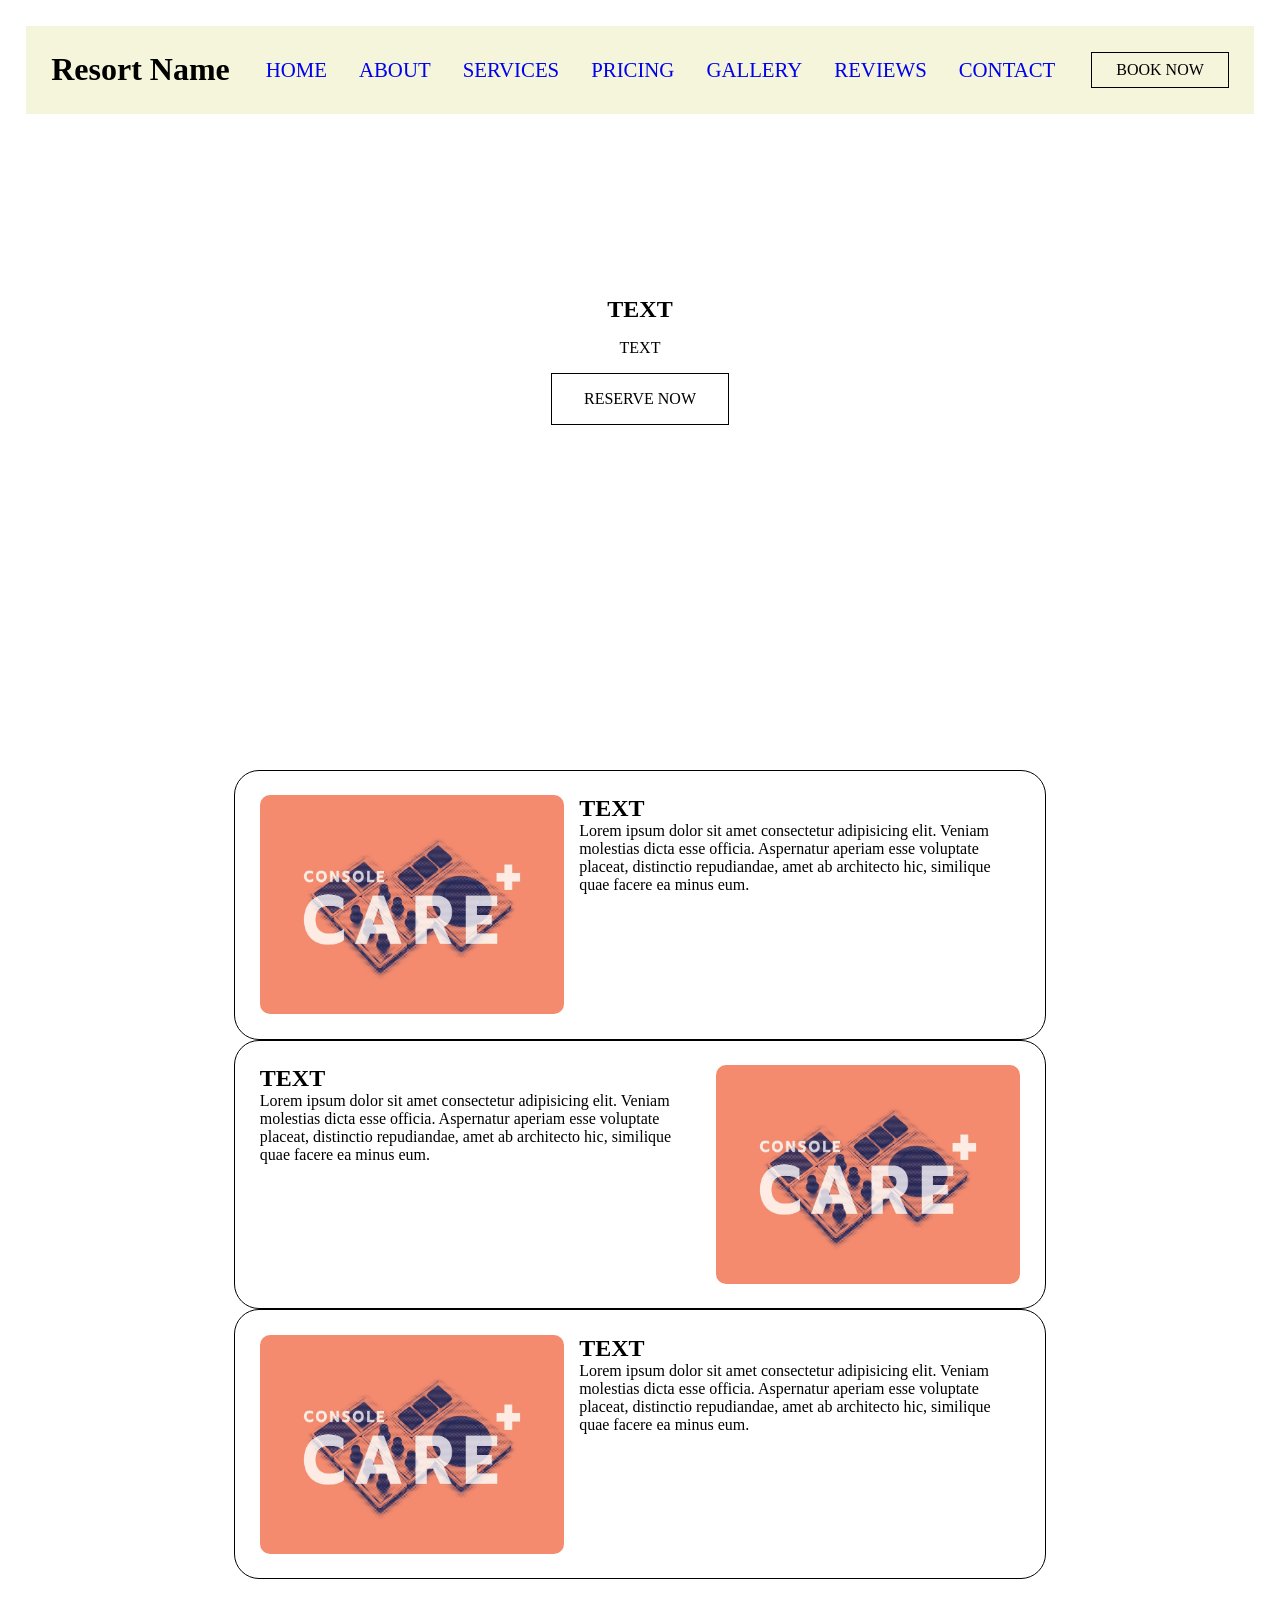
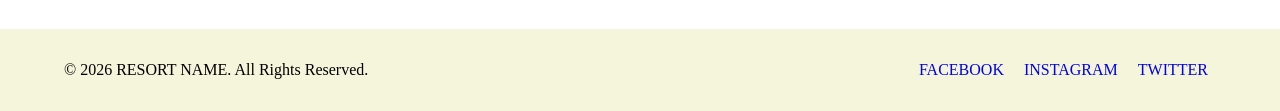
==== index.html @ 6be71632 "Added Raw Homepage Layout" ====
<!DOCTYPE html>
<html lang="en">
<head>
    <meta charset="UTF-8">
    <meta name="viewport" content="width=device-width, initial-scale=1.0">
    <title>Resort Website</title>
    <link rel="stylesheet" href="styles.css">
</head>
<body>

    <header>
       <div class="logo">
            <h1>Resort Name</h1>
       </div>
       <nav>
            <ul>
                <li><a href="#">HOME</a></li>
                <li><a href="#">ABOUT</a></li>
                <li><a href="#">SERVICES</a></li>
                <li><a href="#">PRICING</a></li>
                <li><a href="#">GALLERY</a></li>
                <li><a href="#">REVIEWS</a></li>
                <li><a href="#">CONTACT</a></li>
            </ul>
       </nav>
       <a href="#" class="book-now">BOOK NOW</a>
    </header>

    <main>
        <section class="top-banner">
            <h1>TEXT</h1>
            <p>TEXT</p>
            <a href="#" class="btn">RESERVE NOW</a>
        </section>

        <section class="overview-section">
            <div class="overview-container">

                <div class="image-section">
                    <img src="images/monogram-care.jpeg">
                    <div class="image-section-text">
                        <h1>TEXT</h1>
                        <p>Lorem ipsum dolor sit amet consectetur adipisicing elit. Veniam molestias dicta esse officia. Aspernatur aperiam esse voluptate placeat, distinctio repudiandae, amet ab architecto hic, similique quae facere ea minus eum.</p>
                    </div>
                </div>

                <div class="image-section">
                    <div class="image-section-text">
                        <h1>TEXT</h1>
                        <p>Lorem ipsum dolor sit amet consectetur adipisicing elit. Veniam molestias dicta esse officia. Aspernatur aperiam esse voluptate placeat, distinctio repudiandae, amet ab architecto hic, similique quae facere ea minus eum.</p>
                    </div>
                    <img src="images/monogram-care.jpeg">
                </div>

                <div class="image-section">
                    <img src="images/monogram-care.jpeg">
                    <div class="image-section-text">
                        <h1>TEXT</h1>
                        <p>Lorem ipsum dolor sit amet consectetur adipisicing elit. Veniam molestias dicta esse officia. Aspernatur aperiam esse voluptate placeat, distinctio repudiandae, amet ab architecto hic, similique quae facere ea minus eum.</p>
                    </div>
                </div>

            </div>
        </section>
    </main>

    <footer>
        <div class="footer-info">
            <p>&copy 2026 RESORT NAME. All Rights Reserved.</p>
        </div>
        <div class="media-links">
            <a href="#">FACEBOOK</a>
            <a href="#">INSTAGRAM</a>
            <a href="#">TWITTER</a>
        </div>
    </footer>

</body>
</html>
---- styles.css ----
*{
    margin: 0;
    padding: 0;
    box-sizing: border-box;
    transition-duration: 0.4s;
}

/* HEADER SECTION */

header{
    background-color: beige;
    display: flex;
    justify-content: space-between;
    align-items: center;
    max-width: 96%;
    width: 100%;
    padding: 2%;
    margin: 2%;

    position: fixed;
    top: 0;
    left: 0;
    z-index: 200;

}

.logo h1{
    font-family:'Times New Roman', Times, serif;
}

nav ul{
    display: flex;
    list-style: none;
    gap: 2rem;
    font-size: 1.3rem;
}
nav a{
    text-decoration: none;
}

.book-now{
    padding: 0.5rem 1.5rem;
    border: 1px solid; /*add color later as per theme*/
    text-decoration: none;
    color: black;
}
.book-now:hover{
    color: beige;
    background-color: black;
}

/* TOP BANNER */

.top-banner{
    height: 80vh;
    display: flex;
    flex-direction: column;
    justify-content: center;
    align-items: center;
    text-align: center;
    gap: 1rem;

    /*add a bg image later*/
}

.btn{
    padding: 1rem 2rem;
    border: 1px solid; /*add color later as per theme*/
    text-decoration: none;
    color: black;
}
.btn:hover{
    color: beige;
    background-color: black;
}

/* OVERVIEW SECTION */

.overview-section{
    display: flex;
    width: 100%;
    justify-content: center;
    padding: 2%;

}
.overview-container{
    display: flex;
    flex-direction: column;
    justify-content: center;
    align-items: center;
    width: 70%;
    gap: 1%;
    padding: 2%;
}

.image-section{
    display: flex;
    flex-direction: row;
    padding: 3%;
    gap: 2%;
    border: 1px solid;
    border-radius: 25px;

    background-color: rgba(255, 255, 255, 0.15);
    z-index: 100;
}

.image-section:hover{
    transform: scale(1.02);
}

.image-section img{
    width: 40%;
    border-radius: 10px;
}

/* FOOTER SECTION */

footer{
    background-color: beige;
    display: flex;
    justify-content: space-between;
    align-items: center;
    padding: 2rem 5%;


}

footer a{
    margin: 0 0.5rem;
    text-decoration: none;
}
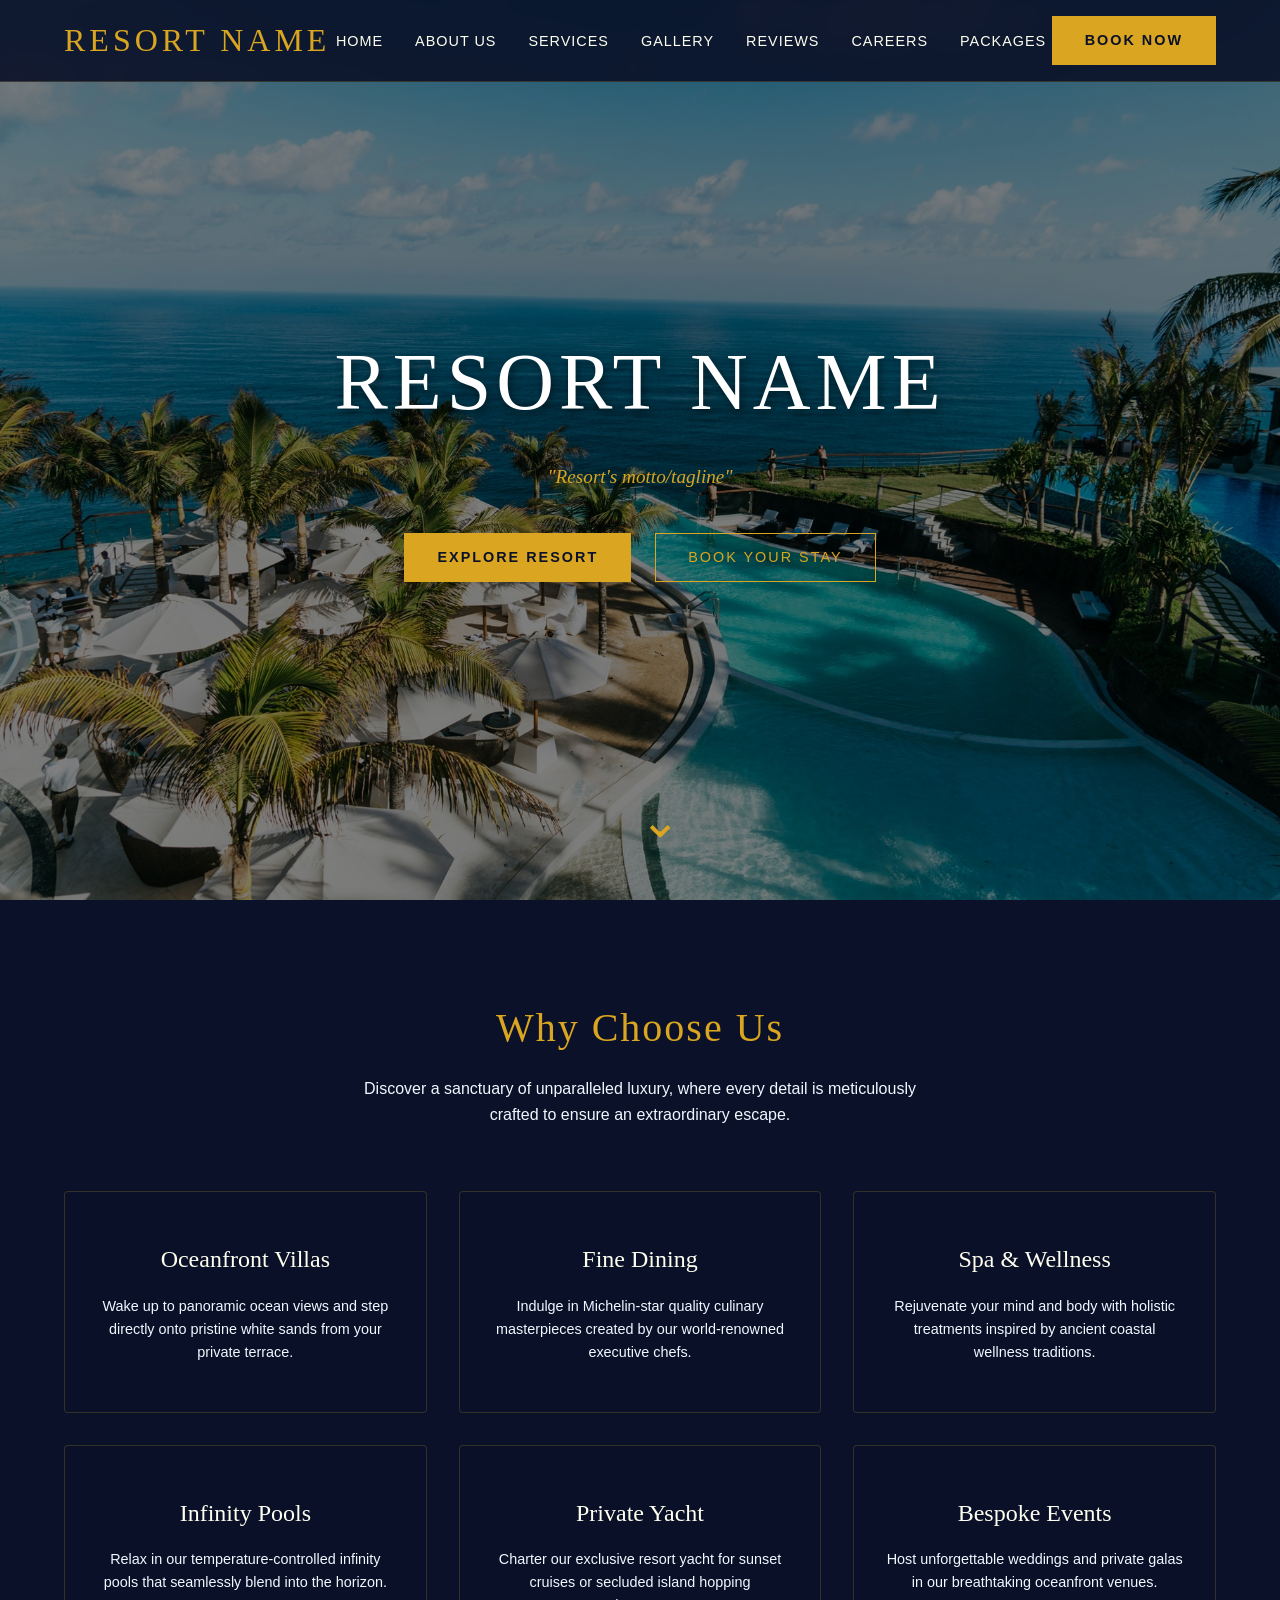
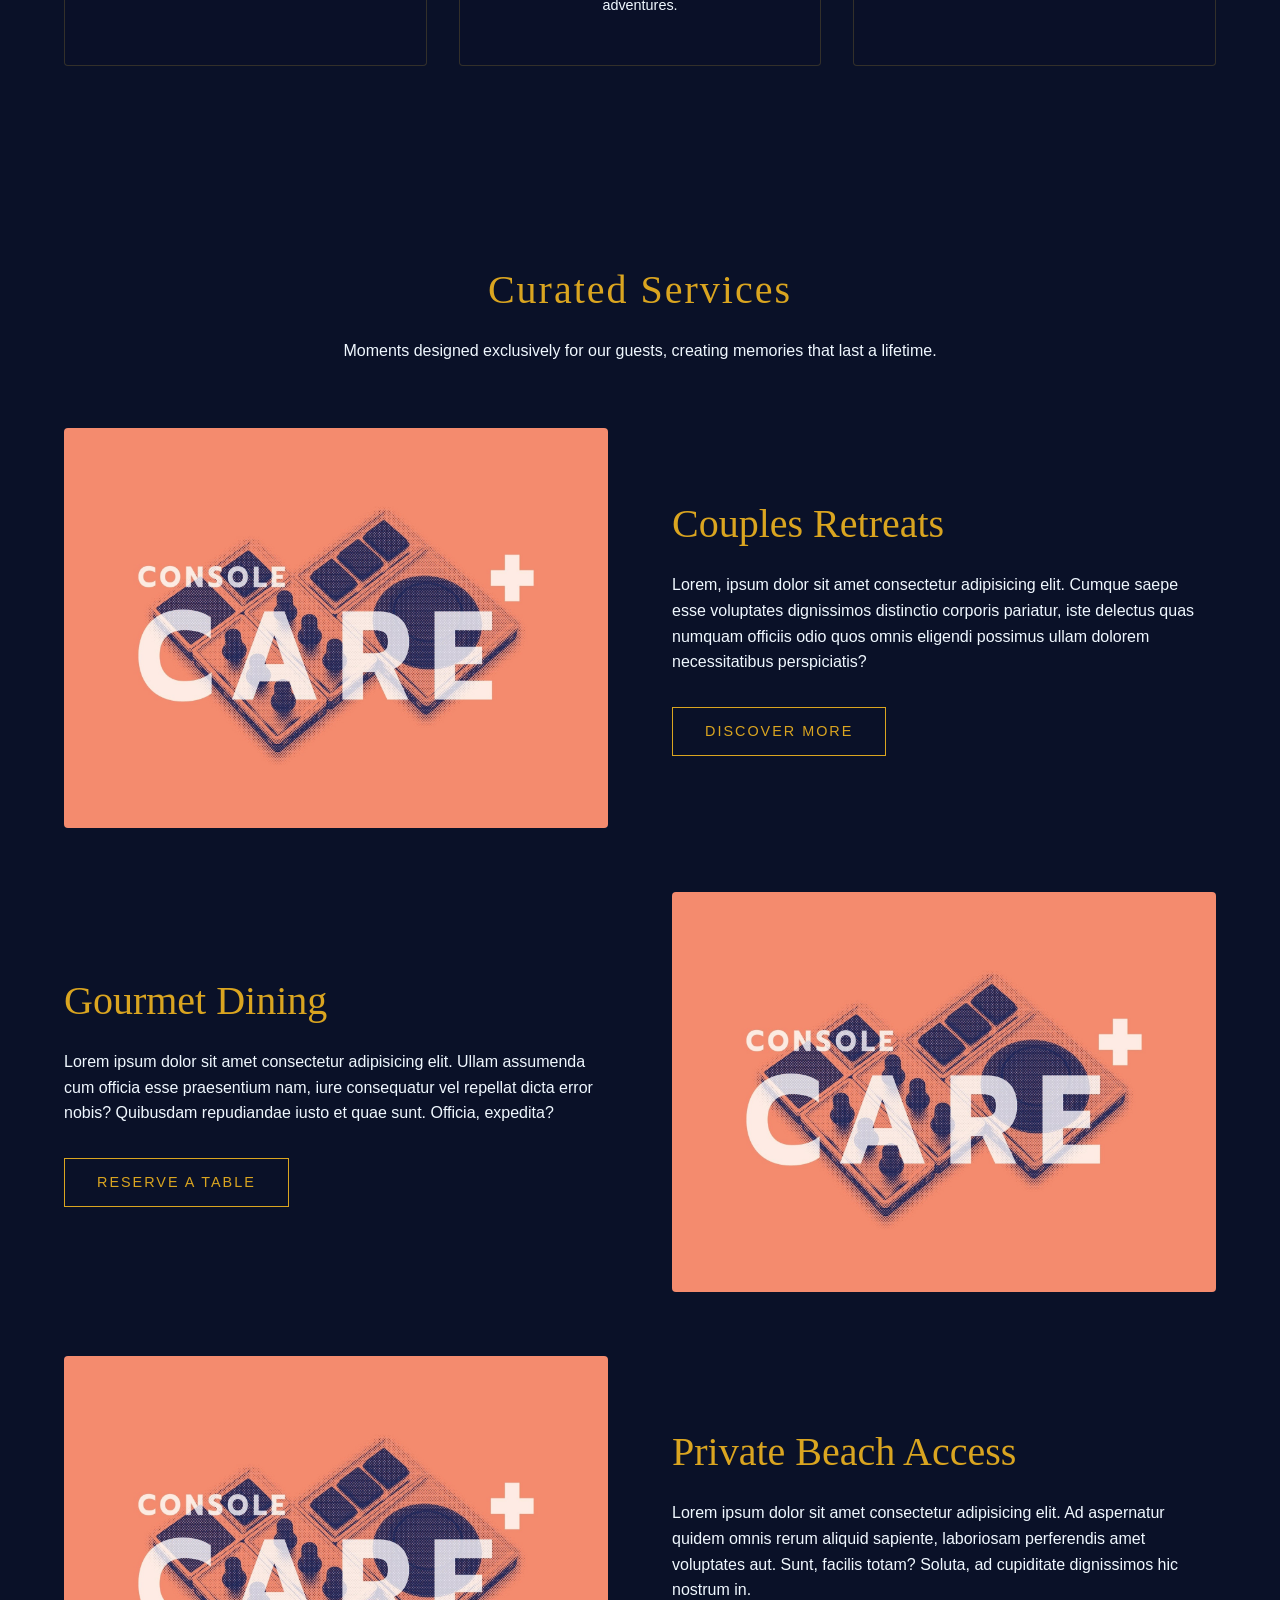
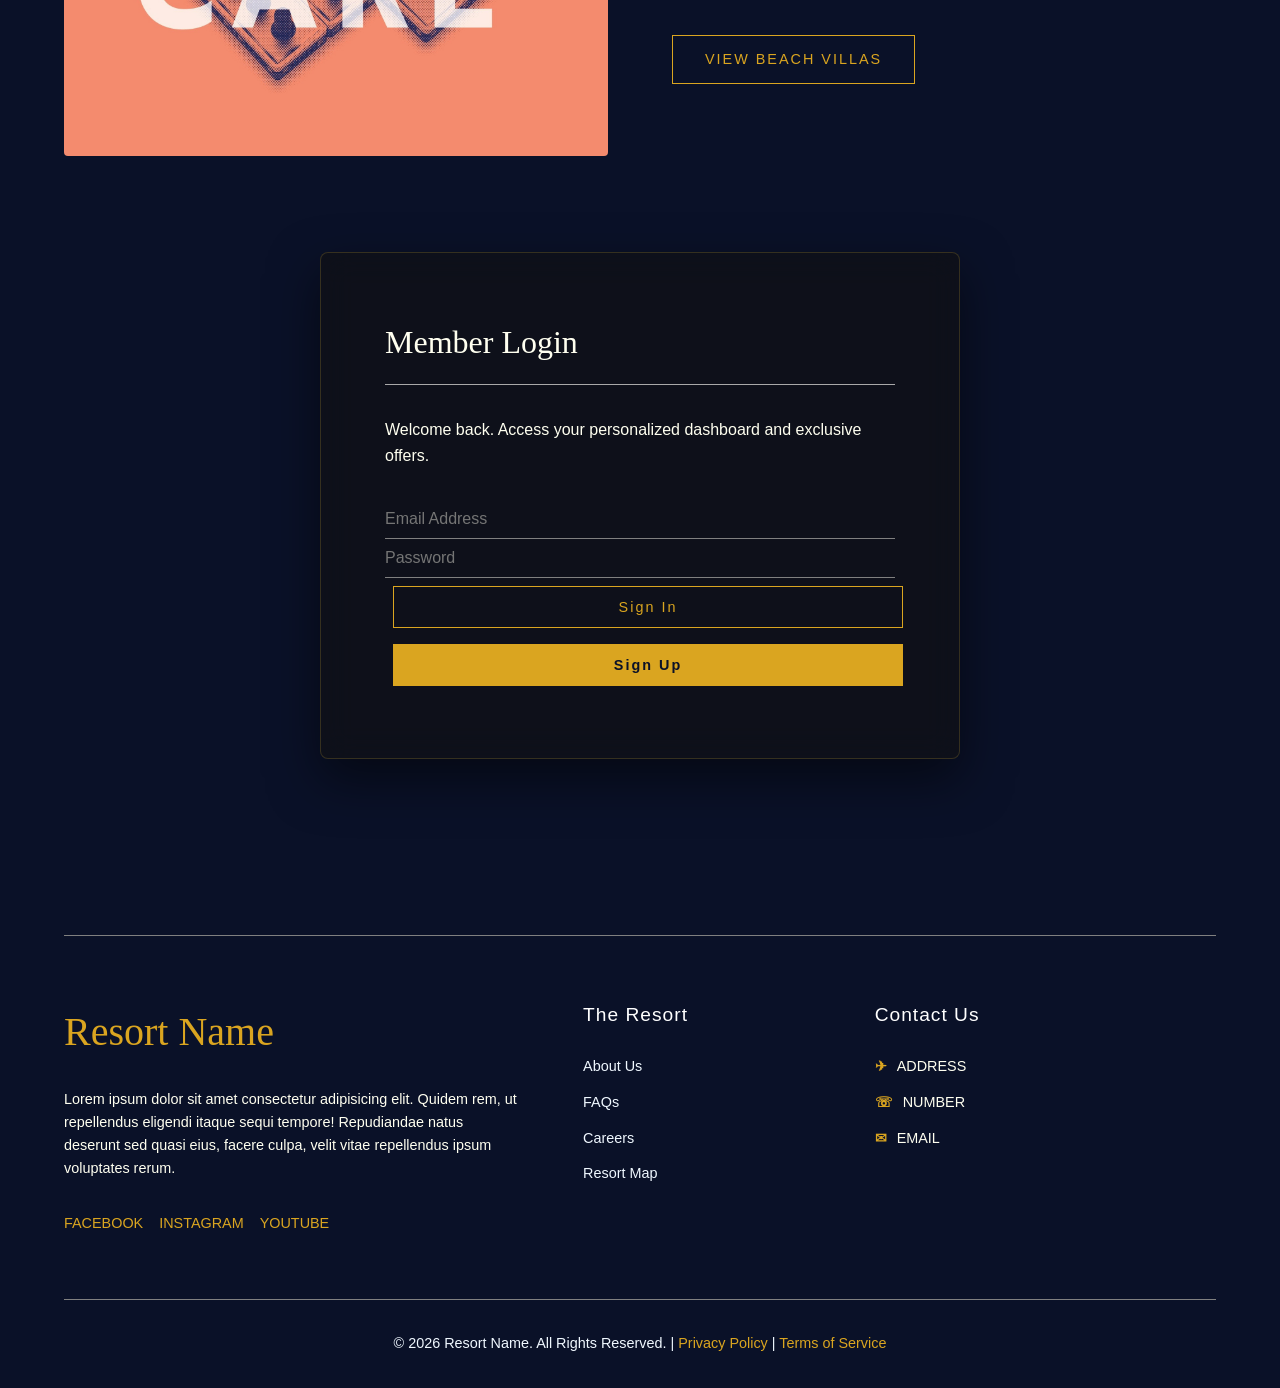
==== commit c63b7fbc: "Updated Home Page" ====
--- a/index.html
+++ b/index.html
@@ -3,77 +3,182 @@
 <head>
     <meta charset="UTF-8">
     <meta name="viewport" content="width=device-width, initial-scale=1.0">
-    <title>Resort Website</title>
+    <title>Aura | Luxury Resort & Spa</title>
     <link rel="stylesheet" href="styles.css">
 </head>
 <body>
 
-    <header>
-       <div class="logo">
-            <h1>Resort Name</h1>
-       </div>
-       <nav>
-            <ul>
-                <li><a href="#">HOME</a></li>
-                <li><a href="#">ABOUT</a></li>
-                <li><a href="#">SERVICES</a></li>
-                <li><a href="#">PRICING</a></li>
+    <header id="header">
+        <div class="nav-container">
+            <a href="#" class="logo">RESORT NAME</a>
+            <ul class="nav-links">
+                <li><a href="#home">HOME</a></li>
+                <li><a href="#">ABOUT US</a></li>
+                <li><a href="#services">SERVICES</a></li>
                 <li><a href="#">GALLERY</a></li>
                 <li><a href="#">REVIEWS</a></li>
-                <li><a href="#">CONTACT</a></li>
+                <li><a href="#">CAREERS</a></li>
+                <li><a href="#">PACKAGES</a></li>
             </ul>
-       </nav>
-       <a href="#" class="book-now">BOOK NOW</a>
+            <a href="#book" class="btn btn-gold">BOOK NOW</a>
+            <h1 class="triple-bar">≡</h1>
+        </div>
     </header>
 
     <main>
-        <section class="top-banner">
-            <h1>TEXT</h1>
-            <p>TEXT</p>
-            <a href="#" class="btn">RESERVE NOW</a>
+        <section id="home" class="hero">
+            <div class="hero-slides">
+                <div class="slide active" style="background-image: url('images/slide-image-1.jpg');"></div>
+                <div class="slide" style="background-image: url('images/slide-image-2.jpg');"></div>
+                <div class="slide" style="background-image: url('images/slide-image-3.jpg');"></div>
+            </div>
+            
+            <div class="hero-content fade-up">
+                <h1>RESORT NAME</h1>
+                <p>"Resort's motto/tagline"</p>
+                <div class="hero-btns">
+                    <a href="#services" class="btn btn-gold">EXPLORE RESORT</a>
+                    <a href="#book" class="btn btn-outline">BOOK YOUR STAY</a>
+                </div>
+            </div>
+            
+            <a href="#about" class="scroll-arrow">⌄</a>
         </section>
 
-        <section class="overview-section">
-            <div class="overview-container">
-
-                <div class="image-section">
-                    <img src="images/monogram-care.jpeg">
-                    <div class="image-section-text">
-                        <h1>TEXT</h1>
-                        <p>Lorem ipsum dolor sit amet consectetur adipisicing elit. Veniam molestias dicta esse officia. Aspernatur aperiam esse voluptate placeat, distinctio repudiandae, amet ab architecto hic, similique quae facere ea minus eum.</p>
+        <section id="about" class="highlights">
+            <div class="container">
+                <h2 class="section-title fade-up">Why Choose Us</h2>
+                <p class="section-subtitle fade-up">Discover a sanctuary of unparalleled luxury, where every detail is meticulously crafted to ensure an extraordinary escape.</p>
+                
+                <div class="grid-cards">
+                    <div class="card fade-up">
+                        <h3>Oceanfront Villas</h3>
+                        <p>Wake up to panoramic ocean views and step directly onto pristine white sands from your private terrace.</p>
+                    </div>
+                    <div class="card fade-up">
+                        <h3>Fine Dining</h3>
+                        <p>Indulge in Michelin-star quality culinary masterpieces created by our world-renowned executive chefs.</p>
+                    </div>
+                    <div class="card fade-up">
+                        <h3>Spa & Wellness</h3>
+                        <p>Rejuvenate your mind and body with holistic treatments inspired by ancient coastal wellness traditions.</p>
+                    </div>
+                    <div class="card fade-up">
+                        <h3>Infinity Pools</h3>
+                        <p>Relax in our temperature-controlled infinity pools that seamlessly blend into the horizon.</p>
+                    </div>
+                    <div class="card fade-up">
+                        <h3>Private Yacht</h3>
+                        <p>Charter our exclusive resort yacht for sunset cruises or secluded island hopping adventures.</p>
+                    </div>
+                    <div class="card fade-up">
+                        <h3>Bespoke Events</h3>
+                        <p>Host unforgettable weddings and private galas in our breathtaking oceanfront venues.</p>
                     </div>
                 </div>
+            </div>
+        </section>
 
-                <div class="image-section">
-                    <div class="image-section-text">
-                        <h1>TEXT</h1>
-                        <p>Lorem ipsum dolor sit amet consectetur adipisicing elit. Veniam molestias dicta esse officia. Aspernatur aperiam esse voluptate placeat, distinctio repudiandae, amet ab architecto hic, similique quae facere ea minus eum.</p>
+        <section id="services" style="background-color: var(--black);">
+            <div class="container">
+                <h2 class="section-title fade-up">Curated Services</h2>
+                <p class="section-subtitle fade-up">Moments designed exclusively for our guests, creating memories that last a lifetime.</p>
+                
+                <div class="services-wrap">
+                    <div class="services-row fade-up">
+                        <div class="services-image">
+                            <img src="images/sample.jpeg" alt="Couples Retreat">
+                        </div>
+                        <div class="services-content">
+                            <h3>Couples Retreats</h3>
+                            <p>Lorem, ipsum dolor sit amet consectetur adipisicing elit. Cumque saepe esse voluptates dignissimos distinctio corporis pariatur, iste delectus quas numquam officiis odio quos omnis eligendi possimus ullam dolorem necessitatibus perspiciatis?</p>
+                            <a href="#" class="btn btn-outline">DISCOVER MORE</a>
+                        </div>
                     </div>
-                    <img src="images/monogram-care.jpeg">
-                </div>
-
-                <div class="image-section">
-                    <img src="images/monogram-care.jpeg">
-                    <div class="image-section-text">
-                        <h1>TEXT</h1>
-                        <p>Lorem ipsum dolor sit amet consectetur adipisicing elit. Veniam molestias dicta esse officia. Aspernatur aperiam esse voluptate placeat, distinctio repudiandae, amet ab architecto hic, similique quae facere ea minus eum.</p>
+                    
+                    <div class="services-row fade-up">
+                        <div class="services-image">
+                            <img src="images/sample.jpeg" alt="Gourmet Dining">
+                        </div>
+                        <div class="services-content">
+                            <h3>Gourmet Dining</h3>
+                            <p>Lorem ipsum dolor sit amet consectetur adipisicing elit. Ullam assumenda cum officia esse praesentium nam, iure consequatur vel repellat dicta error nobis? Quibusdam repudiandae iusto et quae sunt. Officia, expedita?</p>
+                            <a href="#" class="btn btn-outline">RESERVE A TABLE</a>
+                        </div>
+                    </div>
+                    
+                    <div class="services-row fade-up">
+                        <div class="services-image">
+                            <img src="images/sample.jpeg" alt="Private Beach">
+                        </div>
+                        <div class="services-content">
+                            <h3>Private Beach Access</h3>
+                            <p>Lorem ipsum dolor sit amet consectetur adipisicing elit. Ad aspernatur quidem omnis rerum aliquid sapiente, laboriosam perferendis amet voluptates aut. Sunt, facilis totam? Soluta, ad cupiditate dignissimos hic nostrum in.</p>
+                            <a href="#" class="btn btn-outline">VIEW BEACH VILLAS</a>
+                        </div>
                     </div>
                 </div>
-
             </div>
         </section>
+
+        <section class="membership">
+                <div class="membership-box fade-up">                   
+                    <div class="member-card">
+                        <h3>Member Login</h3>
+                        <p style="margin-bottom: 2rem;">Welcome back. Access your personalized dashboard and exclusive offers.</p>
+                        <form action="#">
+                            <input type="email" id="signin-email" placeholder="Email Address" required>
+                            <input type="password" id="signin-password" placeholder="Password" required>
+                            <button type="submit" class="btn btn-outline">Sign In</button>
+                            <button type="button" class="btn btn-gold">Sign Up</button>
+                        </form>
+                    </div>
+                </div>
+        </section>
+
     </main>
 
+
+
     <footer>
-        <div class="footer-info">
-            <p>&copy 2026 RESORT NAME. All Rights Reserved.</p>
-        </div>
-        <div class="media-links">
-            <a href="#">FACEBOOK</a>
-            <a href="#">INSTAGRAM</a>
-            <a href="#">TWITTER</a>
+        <div class="container" style="padding-bottom: 0;">
+            <div class="footer-grid fade-up">
+                <div class="footer-col">
+                    <a href="#" class="footer-logo serif">Resort Name</a>
+                    <p style="color: var(--text-light); margin-bottom: 1rem;">Lorem ipsum dolor sit amet consectetur adipisicing elit. Quidem rem, ut repellendus eligendi itaque sequi tempore! Repudiandae natus deserunt sed quasi eius, facere culpa, velit vitae repellendus ipsum voluptates rerum.</p>
+                    <div class="social-links">
+                        <a href="#">FACEBOOK</i></a>
+                        <a href="#">INSTAGRAM</i></a>
+                        <a href="#">YOUTUBE</i></a>
+                    </div>
+                </div>
+                
+                <div class="footer-col">
+                    <h4>The Resort</h4>
+                    <ul>
+                        <li><a href="#">About Us</a></li>
+                        <li><a href="#">FAQs</a></li>
+                        <li><a href="#">Careers</a></li>
+                        <li><a href="#">Resort Map</a></li>
+                    </ul>
+                </div>
+                                
+                <div class="footer-col">
+                    <h4>Contact Us</h4>
+                    <ul style="color: var(--text-light);">
+                        <li><b>✈</b>ADDRESS</li>
+                        <li><b>☏</b>NUMBER</li>    <!-- to be added later -->
+                        <li><b>✉</b>EMAIL</li>
+                    </ul>
+                </div>
+            </div>
+            
+            <div class="footer-bottom">
+                <p>&copy; 2026 Resort Name. All Rights Reserved. | <a href="#" style="color: goldenrod;">Privacy Policy</a> | <a href="#" style="color: goldenrod;">Terms of Service</a></p>
+            </div>
         </div>
     </footer>
 
+    <script src="script.js"></script>
 </body>
-</html>
+</html>
--- a/styles.css
+++ b/styles.css
@@ -1,132 +1,418 @@
-*{
+:root {
+    --navy-blue-shade: #0A1128;
+    --glass-bg: rgba(10, 17, 40, 0.6);
+    --glass-border: rgba(212, 175, 55, 0.2);
+    --transition: all 0.4s ease-out;
+}
+
+* {
     margin: 0;
     padding: 0;
     box-sizing: border-box;
-    transition-duration: 0.4s;
-}
-
-/* HEADER SECTION */
-
-header{
-    background-color: beige;
+}
+
+body {
+    font-family: Poppins, sans-serif;
+    background-color: var(--navy-blue-shade);
+    color: ivory;
+    line-height: 1.6;
+    overflow-x: hidden;
+    scroll-behavior: smooth;
+}
+
+h1, h2, h3, h4, .serif {
+    font-family: Bodoni Moda, serif;
+    font-weight: 400;
+}
+
+a { 
+    text-decoration: none; 
+    color: inherit; 
+}
+
+ul { 
+    list-style: none; 
+}
+img { 
+    max-width: 100%; 
+    height: auto; 
+    display: block; }
+
+/* Common section containers */
+.section-title {
+    text-align: center;
+    font-size: 2.5rem;
+    color: goldenrod;
+    margin-bottom: 1rem;
+    letter-spacing: 2px;
+}
+.section-subtitle {
+    text-align: center;
+    max-width: 600px;
+    margin: 0 auto 4rem;
+    color: aliceblue;
+    font-weight: 300;
+}
+.container {
+    width: 90%;
+    max-width: 1400px;
+    margin: 0 auto;
+    padding: 6rem 0;
+}
+
+/* Buttons */
+.btn {
+    display: inline-block;
+    padding: 12px 32px;
+    font-family: Poppins, sans-serif;
+    font-size: 0.9rem;
+    letter-spacing: 2px;
+    border: 1px solid goldenrod;
+    transition: var(--transition);
+    position: relative;
+    overflow: hidden;
+    z-index: 1;
+}
+.btn-gold {
+    background-color: goldenrod;
+    color: var(--navy-blue-shade);
+    font-weight: 600;
+}
+.btn-gold:hover {
+    background-color: darkgoldenrod;
+    border-color: darkgoldenrod;
+}
+.btn-outline {
+    background-color: transparent;
+    color: goldenrod;
+}
+.btn-outline:hover {
+    background-color: goldenrod;
+    color: var(--navy-blue-shade);
+}
+
+/* Fade up animation */
+.fade-up {
+    opacity: 0;
+    transform: translateY(40px);
+    transition: opacity 0.8s ease-out, transform 0.8s ease-out;
+}
+.fade-up.visible {
+    opacity: 1;
+    transform: translateY(0);
+}
+
+/* Header bar */
+header {
+    position: fixed;
+    top: 0;
+    width: 100%;
+    z-index: 1000;
+    transition: var(--transition);
+    background: rgba(10, 17, 40, 0.9);
+    backdrop-filter: blur(10px);
+    padding: 15px 0;
+    border-bottom: 1px solid var(--glass-border);
+}
+.nav-container {
     display: flex;
     justify-content: space-between;
     align-items: center;
-    max-width: 96%;
+    width: 90%;
+    max-width: 1400px;
+    margin: 0 auto;
+}
+.logo {
+    font-family: Bodoni Moda, serif;
+    font-size: 2rem;
+    color: goldenrod;
+    letter-spacing: 4px;
+}
+.nav-links {
+    display: flex;
+    gap: 2rem;
+}
+.nav-links a {
+    font-size: 0.9rem;
+    letter-spacing: 1px;
+    position: relative;
+    transition: var(--transition);
+}
+.nav-links a:hover { 
+    color: goldenrod; 
+}
+
+.triple-bar { 
+    display: none; 
+    font-size: 3.5rem; 
+    color: goldenrod; 
+}
+
+/* Hero Section */
+.hero {
+    position: relative;
+    height: 100vh;
+    display: flex;
+    align-items: center;
+    justify-content: center;
+    text-align: center;
+    overflow: hidden;
+}
+.hero-slides {
+    position: absolute;
+    top: 0; left: 0; width: 100%; height: 100%;
+    z-index: -2;
+}
+.slide {
+    position: absolute;
+    top: 0; left: 0; width: 100%; height: 100%;
+    opacity: 0;
+    transition: opacity 1.5s ease-in-out;
+    background-size: cover;
+    background-position: center;
+    filter: brightness(50%);
+}
+.slide.active { 
+    opacity: 1; animation: subtleZoom 10s infinite alternate; 
+}
+
+@keyframes subtleZoom {
+    0% { transform: scale(1); }
+    100% { transform: scale(1.05); }
+}
+
+.hero-content h1 {
+    font-size: 5rem;
+    color: white;
+    margin-bottom: 1rem;
+    letter-spacing: 5px;
+    text-shadow: 2px 4px 10px rgba(0,0,0,0.5);
+}
+.hero-content p {
+    font-size: 1.2rem;
+    color: goldenrod;
+    font-style: italic;
+    margin-bottom: 2.5rem;
+    font-family: Bodoni Moda, serif;
+}
+.hero-btns {
+    display: flex;
+    gap: 1.5rem;
+    justify-content: center;
+}
+.scroll-arrow {
+    position: absolute;
+    bottom: 40px;
+    left: 50%;
+    font-size: 3rem;
+    color: goldenrod;
+}
+
+
+/* Highlights Section */
+.highlights { 
+    background-color: var(--navy-blue-shade); 
+}
+.grid-cards {
+    display: grid;
+    grid-template-columns: repeat(auto-fit, minmax(350px, 1fr));
+    gap: 2rem;
+}
+.card {
+    background: var(--glass-bg);
+    border: 1px solid var(--glass-border);
+    padding: 3rem 2rem;
+    text-align: center;
+    transition: var(--transition);
+    border-radius: 4px;
+    position: relative;
+    overflow: hidden;
+}
+/* .card::before {
+    content: '';
+    position: absolute;
+    top: 0; left: 0; width: 100%; height: 100%;
+    background: radial-gradient(circle at center, rgba(212, 175, 55, 0.1) 0%, transparent 70%);
+    opacity: 0;
+    transition: var(--transition);
+} */
+.card:hover {
+    transform: translateY(-10px);
+    border-color: goldenrod;
+    box-shadow: 0 15px 30px rgba(0,0,0,0.4);
+}
+.card:hover::before { opacity: 1; }
+
+.card h3 {
+    font-size: 1.5rem;
+    margin-bottom: 1rem;
+}
+.card p {
+    font-size: 0.9rem;
+    color: aliceblue;
+}
+
+/* services */
+.services-wrap {
+    display: flex;
+    flex-direction: column;
+    gap: 4rem;
+}
+.services-row {
+    display: flex;
+    align-items: center;
+    gap: 4rem;
+}
+.services-row:nth-child(even) {
+    flex-direction: row-reverse;
+}
+.services-image {
+    flex: 1;
+    position: relative;
+    overflow: hidden;
+    border-radius: 4px;
+}
+.services-image img {
     width: 100%;
-    padding: 2%;
-    margin: 2%;
-
-    position: fixed;
-    top: 0;
-    left: 0;
-    z-index: 200;
-
-}
-
-.logo h1{
-    font-family:'Times New Roman', Times, serif;
-}
-
-nav ul{
-    display: flex;
-    list-style: none;
-    gap: 2rem;
-    font-size: 1.3rem;
-}
-nav a{
-    text-decoration: none;
-}
-
-.book-now{
-    padding: 0.5rem 1.5rem;
-    border: 1px solid; /*add color later as per theme*/
-    text-decoration: none;
-    color: black;
-}
-.book-now:hover{
-    color: beige;
-    background-color: black;
-}
-
-/* TOP BANNER */
-
-.top-banner{
-    height: 80vh;
-    display: flex;
-    flex-direction: column;
+    height: 400px;
+    object-fit: cover;
+    transition: transform 0.8s ease;
+}
+.services-row:hover .services-image img { transform: scale(1.05); }
+.services-content { flex: 1; }
+.services-content h3 {
+    font-size: 2.5rem;
+    color: goldenrod;
+    margin-bottom: 1rem;
+}
+.services-content p {
+    color: aliceblue;
+    margin-bottom: 2rem;
+}
+
+/* Sign in  */
+.membership {
+    background-color: var(--navy-blue-shade);
+    position: relative;
+    display: flex;
     justify-content: center;
-    align-items: center;
+    width: 100%;
+}
+.membership-box {
+    display: flex;
+    justify-content: center;
+    width: 50%;
+    background: rgba(18, 18, 18, 0.6);
+    backdrop-filter: blur(15px);
+    border: 1px solid var(--glass-border);
+    padding: 4rem;
+    border-radius: 8px;
+    box-shadow: 0 20px 50px rgba(0,0,0,0.5);
+}
+.member-card h3 {
+    font-size: 2rem;
+    margin-bottom: 2rem;
+    color: var(--gold);
+    border-bottom: 1px solid darkgray;
+    padding-bottom: 1rem;
+}
+form input {
+    width: 100%;
+    background: transparent;
+    border: none;
+    border-bottom: 1px solid gray;
+    color: ivory;
+    padding: 10px 0;
+    font-size: 1rem;
+    font-family: Poppins, sans-serif;
+    outline: none;
+    transition: var(--transition);
+}
+
+form button {
+    width: 100%; 
+    margin: 0.5rem;
+}
+
+
+/* .form-group input:focus,
+.form-group input:not(:placeholder-shown) {
+    border-bottom-color: var(--gold);
+}
+.form-group input:focus + label,
+.form-group input:not(:placeholder-shown) + label {
+    top: -15px;
+    font-size: 0.8rem;
+    color: var(--gold);
+} */
+/* Footer */
+footer {
+    background-color: var(--navy-blue-shade);
+    padding: 5rem 0 2rem;
+    font-size: 0.9rem;
+
+}
+.footer-grid {
+    display: grid;
+    grid-template-columns: 2fr 1fr 1.5fr;
+    gap: 4rem;
+    margin-bottom: 4rem;
+    padding-top: 4rem;
+    border-top: 1px solid gray;
+
+}
+.footer-logo {
+    font-size: 2.5rem;
+    color: goldenrod;
+    margin-bottom: 1.5rem;
+    display: inline-block;
+}
+.footer-col h4 {
+    font-size: 1.2rem;
+    margin-bottom: 1.5rem;
+    color: white;
+    font-family: Poppins, sans-serif;
+    letter-spacing: 1px;
+}
+.footer-col ul li { margin-bottom: 0.8rem; }
+.footer-col ul li b { color: goldenrod; margin-right: 10px;}
+.footer-col ul a {
+    color: aliceblue;
+    transition: var(--transition);
+}
+.footer-col ul a:hover { color: goldenrod; padding-left: 5px; }
+.social-links {
+    display: flex;
+    gap: 1rem;
+    margin-top: 2rem;
+}
+.social-links a {
+    transition: var(--transition);
+    color: goldenrod;
+}
+.social-links a:hover {
+    background: goldenrod;
+    color: var(--navy-blue-shade);
+    transform: translateY(-5px);
+}
+
+.footer-bottom {
     text-align: center;
-    gap: 1rem;
-
-    /*add a bg image later*/
-}
-
-.btn{
-    padding: 1rem 2rem;
-    border: 1px solid; /*add color later as per theme*/
-    text-decoration: none;
-    color: black;
-}
-.btn:hover{
-    color: beige;
-    background-color: black;
-}
-
-/* OVERVIEW SECTION */
-
-.overview-section{
-    display: flex;
-    width: 100%;
-    justify-content: center;
-    padding: 2%;
-
-}
-.overview-container{
-    display: flex;
-    flex-direction: column;
-    justify-content: center;
-    align-items: center;
-    width: 70%;
-    gap: 1%;
-    padding: 2%;
-}
-
-.image-section{
-    display: flex;
-    flex-direction: row;
-    padding: 3%;
-    gap: 2%;
-    border: 1px solid;
-    border-radius: 25px;
-
-    background-color: rgba(255, 255, 255, 0.15);
-    z-index: 100;
-}
-
-.image-section:hover{
-    transform: scale(1.02);
-}
-
-.image-section img{
-    width: 40%;
-    border-radius: 10px;
-}
-
-/* FOOTER SECTION */
-
-footer{
-    background-color: beige;
-    display: flex;
-    justify-content: space-between;
-    align-items: center;
-    padding: 2rem 5%;
-
-
-}
-
-footer a{
-    margin: 0 0.5rem;
-    text-decoration: none;
-}
+    padding-top: 2rem;
+    border-top: 1px solid gray;
+    color: aliceblue;
+}
+
+/* For different devices */
+@media (max-width: 1024px) {
+    .hero-content h1 { font-size: 4rem; }
+    .footer-grid { grid-template-columns: 1fr 1fr; }
+}
+@media (max-width: 768px) {
+    .nav-links, .nav-btn { display: none; }
+    .triple-bar { display: block; }
+    .hero-content h1 { font-size: 3rem; }
+    .hero-btns { flex-direction: column; }
+    .service-row, .service-row:nth-child(even) { flex-direction: column; text-align: center; gap: 2rem; }
+    .footer-grid { grid-template-columns: 1fr; gap: 2rem; }
+}
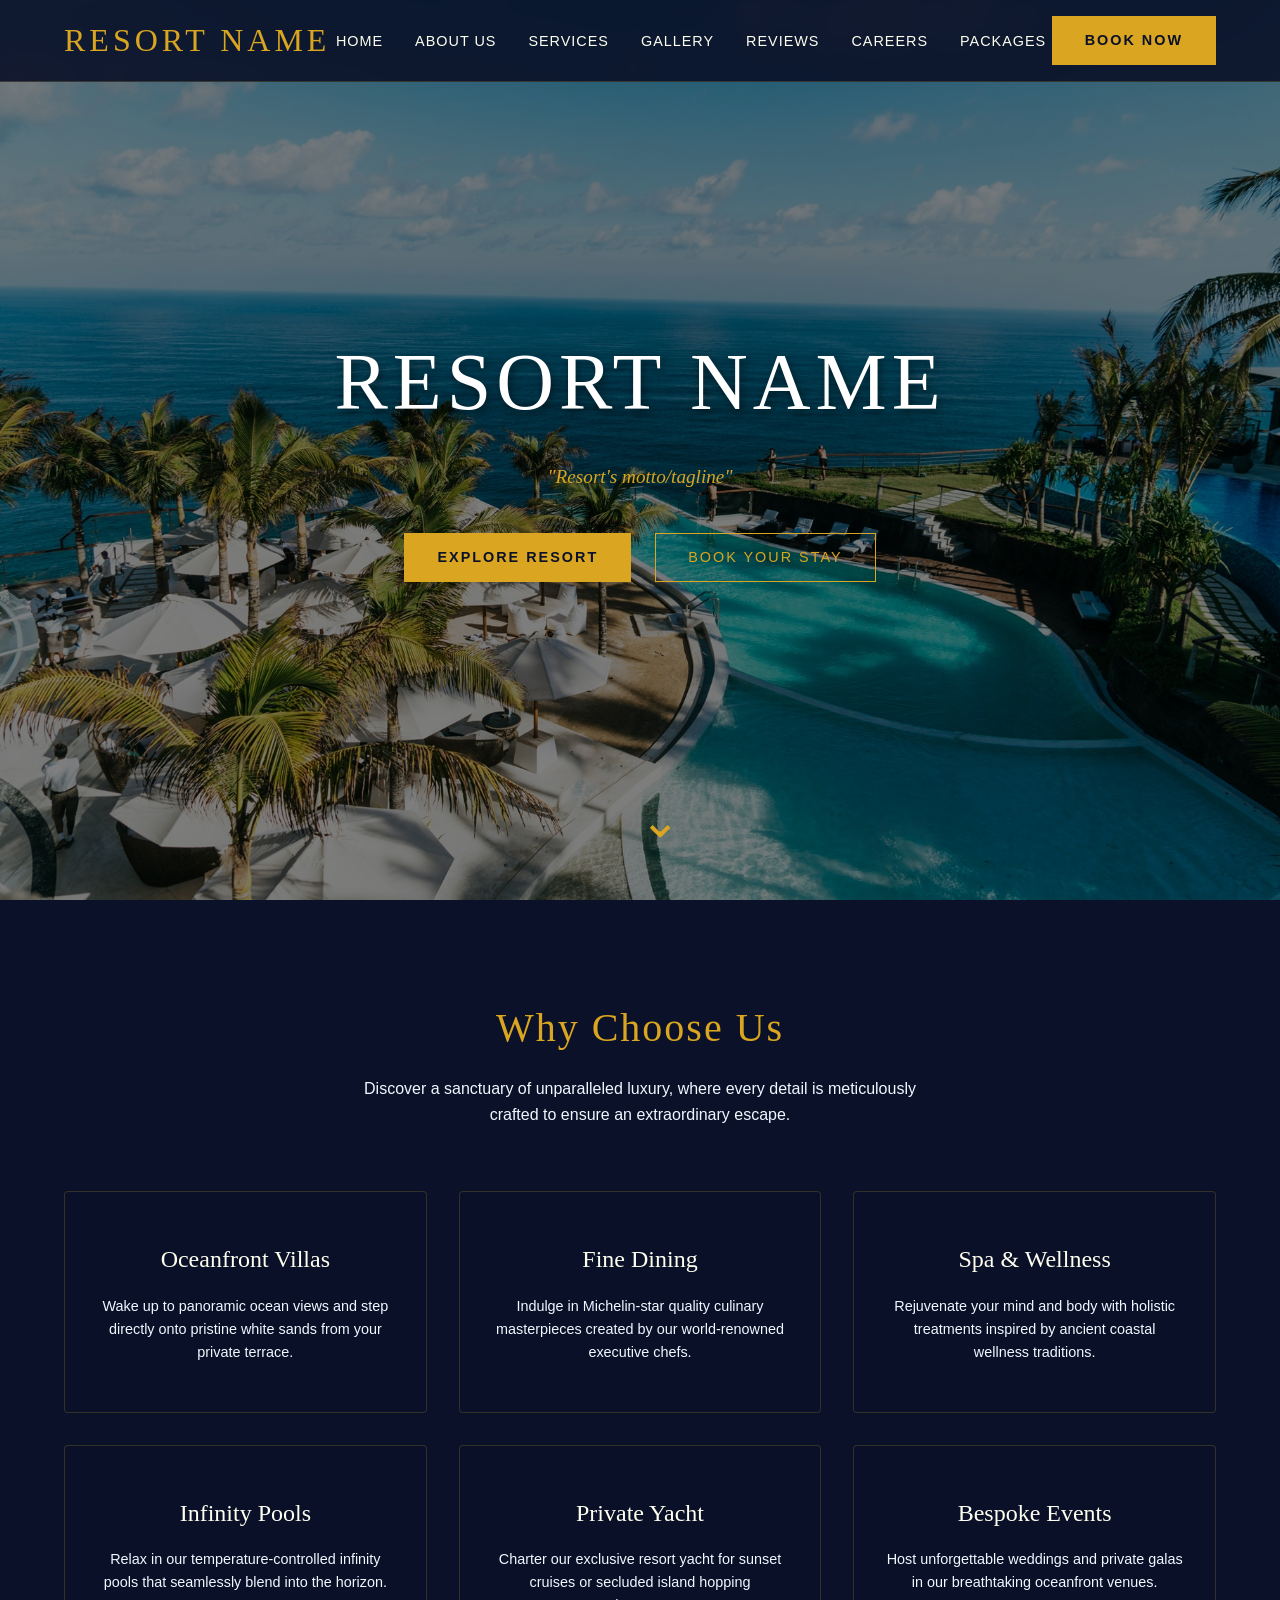
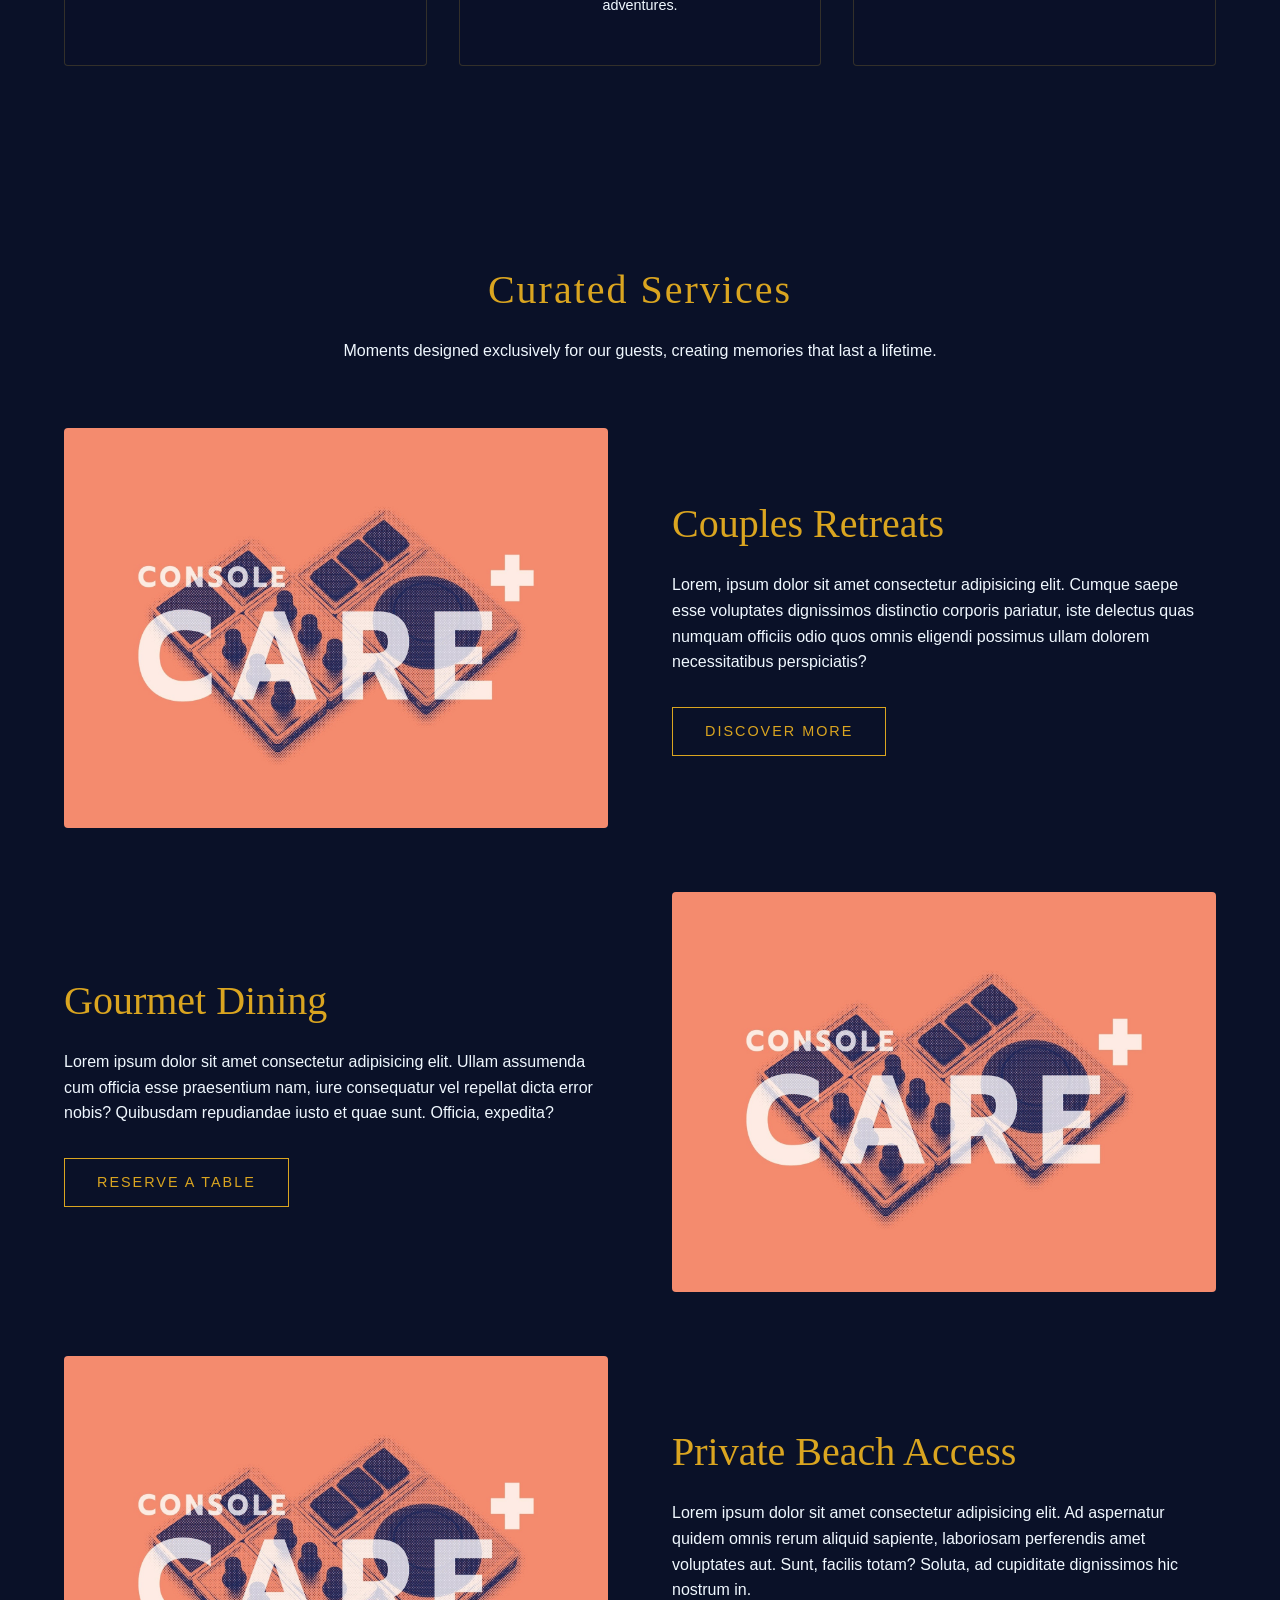
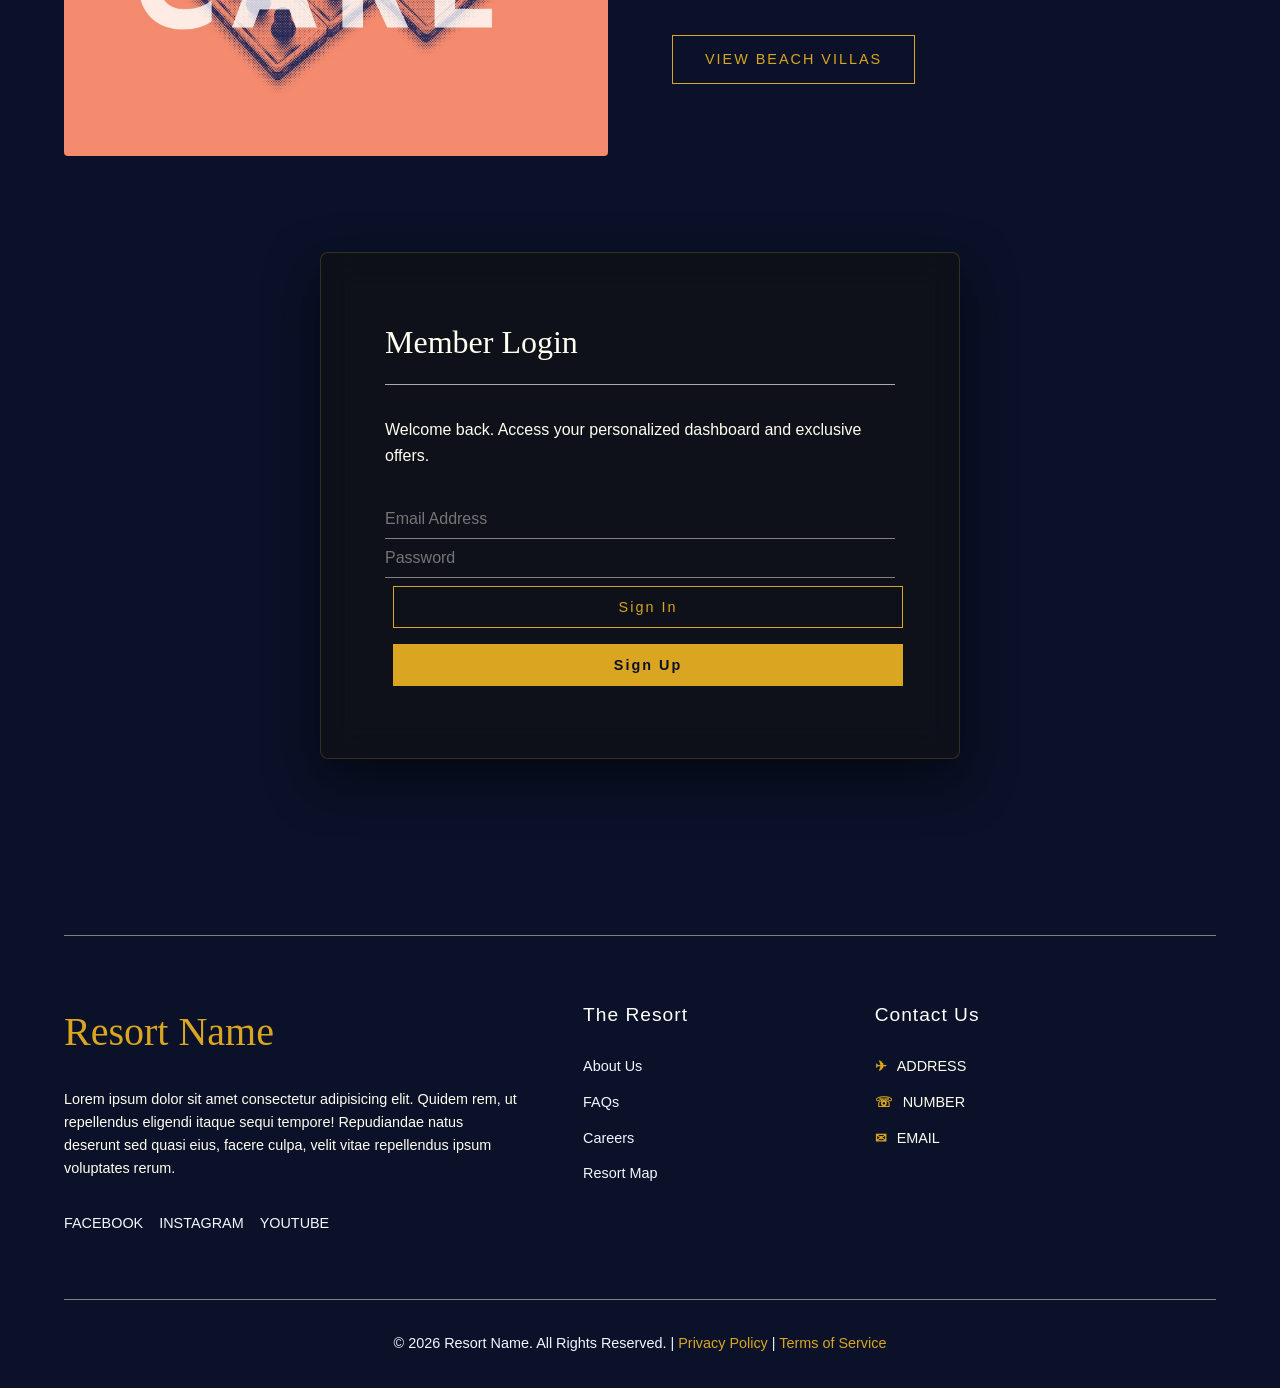
==== commit 2fd163ef: "added services page" ====
--- a/index.html
+++ b/index.html
@@ -3,7 +3,7 @@
 <head>
     <meta charset="UTF-8">
     <meta name="viewport" content="width=device-width, initial-scale=1.0">
-    <title>Aura | Luxury Resort & Spa</title>
+    <title>Luxury Resort</title>
     <link rel="stylesheet" href="styles.css">
 </head>
 <body>
@@ -12,9 +12,9 @@
         <div class="nav-container">
             <a href="#" class="logo">RESORT NAME</a>
             <ul class="nav-links">
-                <li><a href="#home">HOME</a></li>
+                <li><a href="index.html">HOME</a></li>
                 <li><a href="#">ABOUT US</a></li>
-                <li><a href="#services">SERVICES</a></li>
+                <li><a href="services.html">SERVICES</a></li>
                 <li><a href="#">GALLERY</a></li>
                 <li><a href="#">REVIEWS</a></li>
                 <li><a href="#">CAREERS</a></li>
@@ -79,7 +79,7 @@
             </div>
         </section>
 
-        <section id="services" style="background-color: var(--black);">
+        <section id="services" style="background-color: var(--navy-blue-shade);">
             <div class="container">
                 <h2 class="section-title fade-up">Curated Services</h2>
                 <p class="section-subtitle fade-up">Moments designed exclusively for our guests, creating memories that last a lifetime.</p>
--- a/styles.css
+++ b/styles.css
@@ -228,14 +228,7 @@
     position: relative;
     overflow: hidden;
 }
-/* .card::before {
-    content: '';
-    position: absolute;
-    top: 0; left: 0; width: 100%; height: 100%;
-    background: radial-gradient(circle at center, rgba(212, 175, 55, 0.1) 0%, transparent 70%);
-    opacity: 0;
-    transition: var(--transition);
-} */
+
 .card:hover {
     transform: translateY(-10px);
     border-color: goldenrod;
@@ -335,22 +328,11 @@
 }
 
 
-/* .form-group input:focus,
-.form-group input:not(:placeholder-shown) {
-    border-bottom-color: var(--gold);
-}
-.form-group input:focus + label,
-.form-group input:not(:placeholder-shown) + label {
-    top: -15px;
-    font-size: 0.8rem;
-    color: var(--gold);
-} */
 /* Footer */
 footer {
     background-color: var(--navy-blue-shade);
     padding: 5rem 0 2rem;
     font-size: 0.9rem;
-
 }
 .footer-grid {
     display: grid;
@@ -359,7 +341,6 @@
     margin-bottom: 4rem;
     padding-top: 4rem;
     border-top: 1px solid gray;
-
 }
 .footer-logo {
     font-size: 2.5rem;
@@ -374,13 +355,20 @@
     font-family: Poppins, sans-serif;
     letter-spacing: 1px;
 }
-.footer-col ul li { margin-bottom: 0.8rem; }
-.footer-col ul li b { color: goldenrod; margin-right: 10px;}
+.footer-col ul li { 
+    margin-bottom: 0.8rem; 
+}
+.footer-col ul li b { 
+    color: goldenrod; 
+    margin-right: 10px;
+}
 .footer-col ul a {
     color: aliceblue;
     transition: var(--transition);
 }
-.footer-col ul a:hover { color: goldenrod; padding-left: 5px; }
+.footer-col ul a:hover { 
+    color: goldenrod; 
+}
 .social-links {
     display: flex;
     gap: 1rem;
@@ -388,20 +376,194 @@
 }
 .social-links a {
     transition: var(--transition);
-    color: goldenrod;
+    color: aliceblue;
+
 }
 .social-links a:hover {
-    background: goldenrod;
-    color: var(--navy-blue-shade);
+    color: goldenrod;
     transform: translateY(-5px);
 }
-
 .footer-bottom {
     text-align: center;
     padding-top: 2rem;
     border-top: 1px solid gray;
     color: aliceblue;
 }
+
+/* Services webpage  */
+
+.services-hero {
+    position: relative;
+    height: 75vh;
+    display: flex;
+    align-items: center;
+    justify-content: center;
+    text-align: center;
+    background: url(images/sample.jpeg) center/cover no-repeat;
+    background-attachment: fixed;
+}
+.services-hero-content {
+    position: relative;
+    z-index: 1;
+    max-width: 800px;
+    padding: 0 20px;
+    margin-top: 4rem;
+}
+.services-hero-content h1 {
+    font-size: 4rem;
+    color: aliceblue;
+    margin-bottom: 1rem;
+}
+.services-hero-content p {
+    color: ivory;
+    font-size: 1.1rem;
+    margin-bottom: 2rem;
+}
+.services-hero-content div {
+    display: flex; 
+    gap: 1rem; 
+    justify-content: center;
+}
+.service-nav {
+    display: grid;
+    grid-template-columns: repeat(auto-fit, minmax(180px, 1fr));
+    gap: 1.5rem;
+    padding: 0 5%;
+    margin-top: -50px;
+    position: relative;
+    z-index: 10;
+}
+.service-card {
+    background: rgba(198, 239, 245, 0.088);
+    backdrop-filter: blur(10px);
+    border: 1px solid var(--glass-border);
+    padding: 2rem 1rem;
+    text-align: center;
+    border-radius: 6px;
+    transition: var(--transition);
+    margin-top: 5rem;
+}
+.service-card:hover {
+    transform: translateY(-10px);
+    border-color: goldenrod;
+    background: var(--navy-blue-shade);
+    box-shadow: 0 10px 25px rgba(0,0,0,0.5);
+}
+.service-card i {
+    font-size: 2rem;
+    color: goldenrod;
+    margin-bottom: 1rem;
+    transition: transform 0.3s ease;
+}
+.service-card:hover i { 
+    transform: scale(1.1); 
+}
+.service-card h3 { 
+    font-size: 1rem; 
+    color: aliceblue; 
+}
+.service-section {
+    padding: 6rem 0;
+    border-bottom: 1px solid rgba(253, 251, 247, 0.05);
+}
+.grid-2 {
+    display: grid;
+    grid-template-columns: 1fr 1fr;
+    gap: 4rem;
+    align-items: center;
+    margin-top: 3rem;
+}
+.grid-3 {
+    display: grid;
+    grid-template-columns: repeat(auto-fit, minmax(320px, 1fr));
+    gap: 2.5rem;
+    margin-top: 3rem;
+}
+
+.premium-card {
+    background: var(--navy-blue-shade);
+    border-radius: 6px;
+    overflow: hidden;
+    border: 1px solid rgba(255,255,255,0.05);
+    transition: var(--transition);
+    display: flex;
+    flex-direction: column;
+    height: 100%;
+}
+.premium-card:hover {
+    transform: translateY(-8px);
+    border-color: var(--glass-border);
+    box-shadow: 0 15px 35px rgba(0,0,0,0.4);
+}
+.card-img-box {
+    position: relative;
+    height: 250px;
+    overflow: hidden;
+}
+.card-img-box img {
+    width: 100%;
+    height: 100%;
+    object-fit: cover;
+    transition: transform 0.8s ease;
+}
+.premium-card:hover .card-img-box img {
+    transform: scale(1.1);
+}
+.card-content {
+    padding: 2rem;
+    flex-grow: 1;
+    display: flex;
+    flex-direction: column;
+}
+.card-content h3 { 
+    font-size: 1.5rem; 
+    color: goldenrod; 
+    margin-bottom: 0.8rem; 
+}
+.card-content p { 
+    color: ivory; 
+    font-size: 0.95rem; 
+    margin-bottom: 1.5rem; 
+    flex-grow: 1; 
+}
+
+.card-list { 
+    list-style: none; 
+    margin-bottom: 1.5rem; 
+    font-size: 0.9rem; 
+    color: aliceblue; 
+}
+.card-list li { 
+    margin-bottom: 6px; 
+    display: flex; 
+    align-items: center; 
+}
+.card-list i { 
+    color: goldenrod; 
+    width: 25px; 
+    font-size: 1rem; }
+
+.card-footer {
+    border-top: 1px solid rgba(255,255,255,0.1);
+    padding-top: 1.5rem;
+    display: flex;
+    justify-content: space-between;
+    align-items: center;
+}
+
+.event-banner {
+    border-radius: 8px;
+    overflow: hidden;
+    box-shadow: 0 15px 30px rgba(0,0,0,0.5);
+    position: relative;
+}
+.event-banner img {
+    width: 100%;
+    height: 100%;
+    min-height: 400px;
+    object-fit: cover;
+}
+
 
 /* For different devices */
 @media (max-width: 1024px) {
